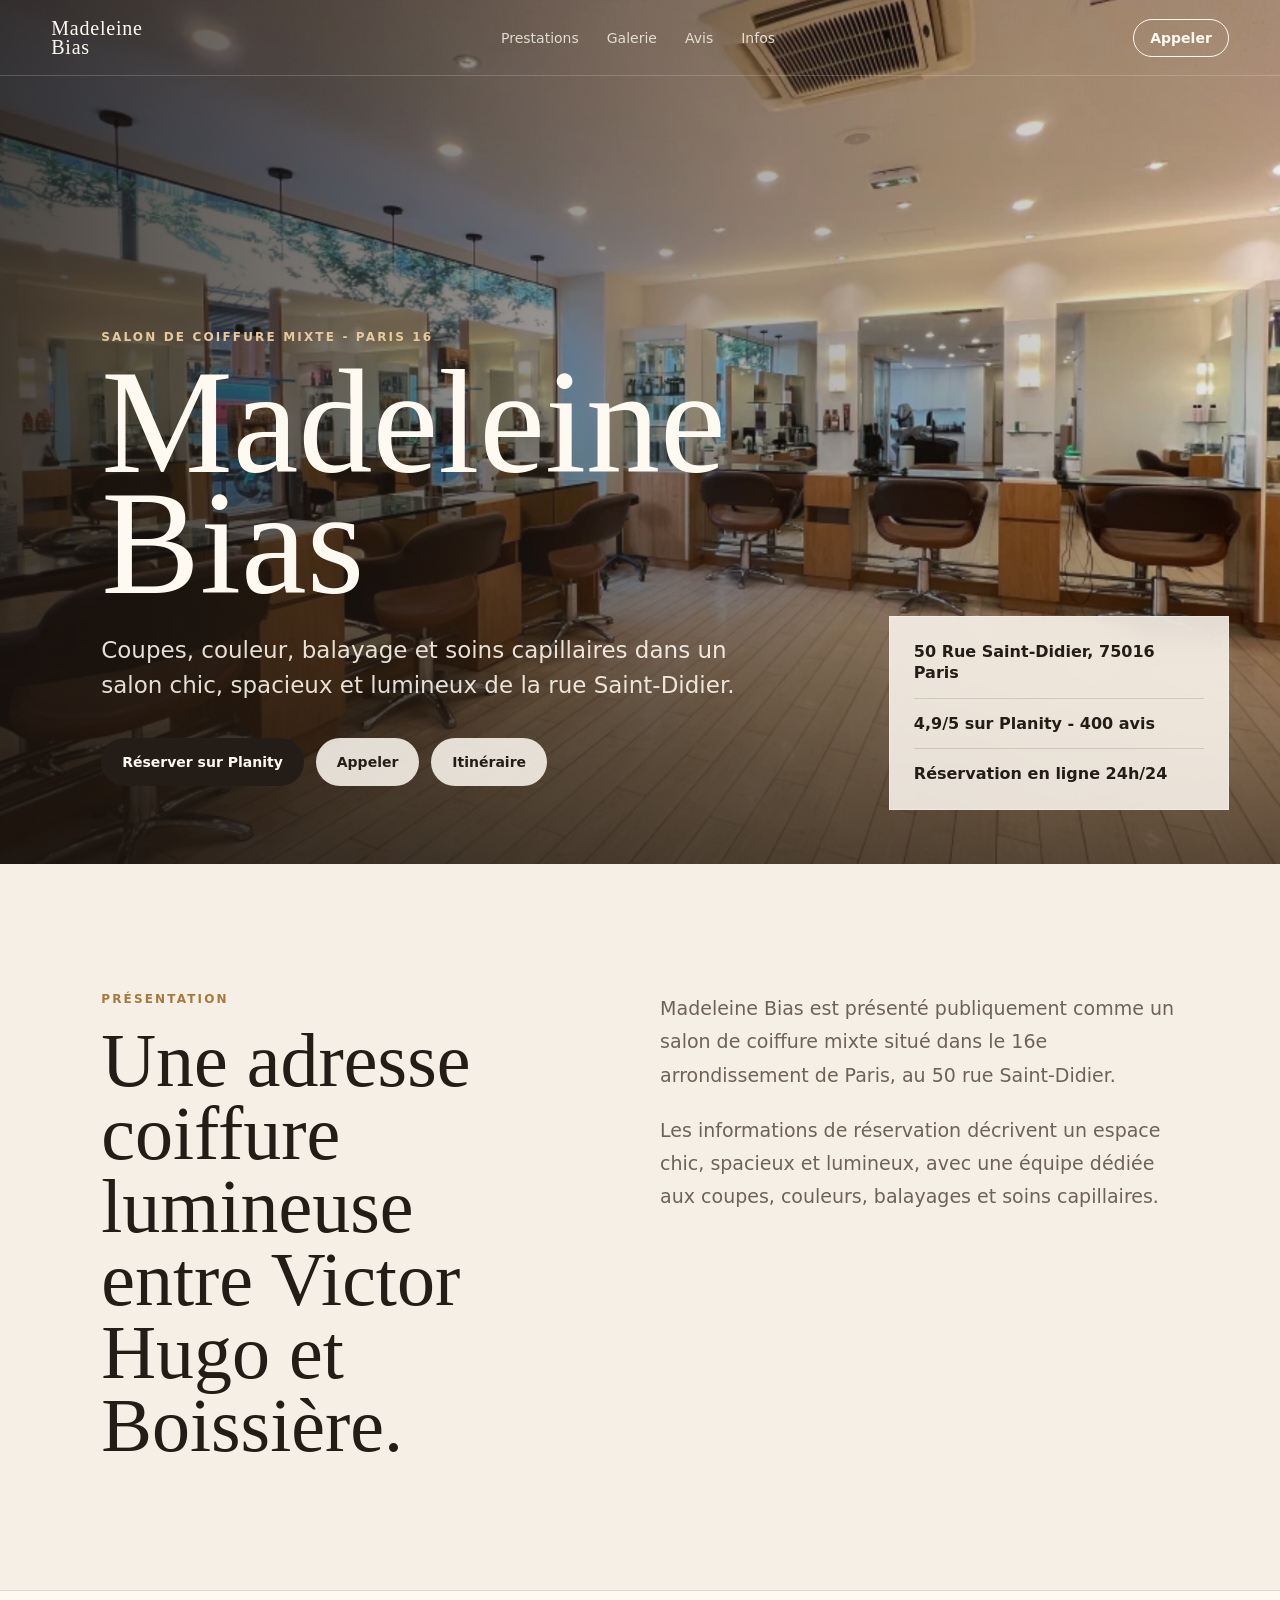
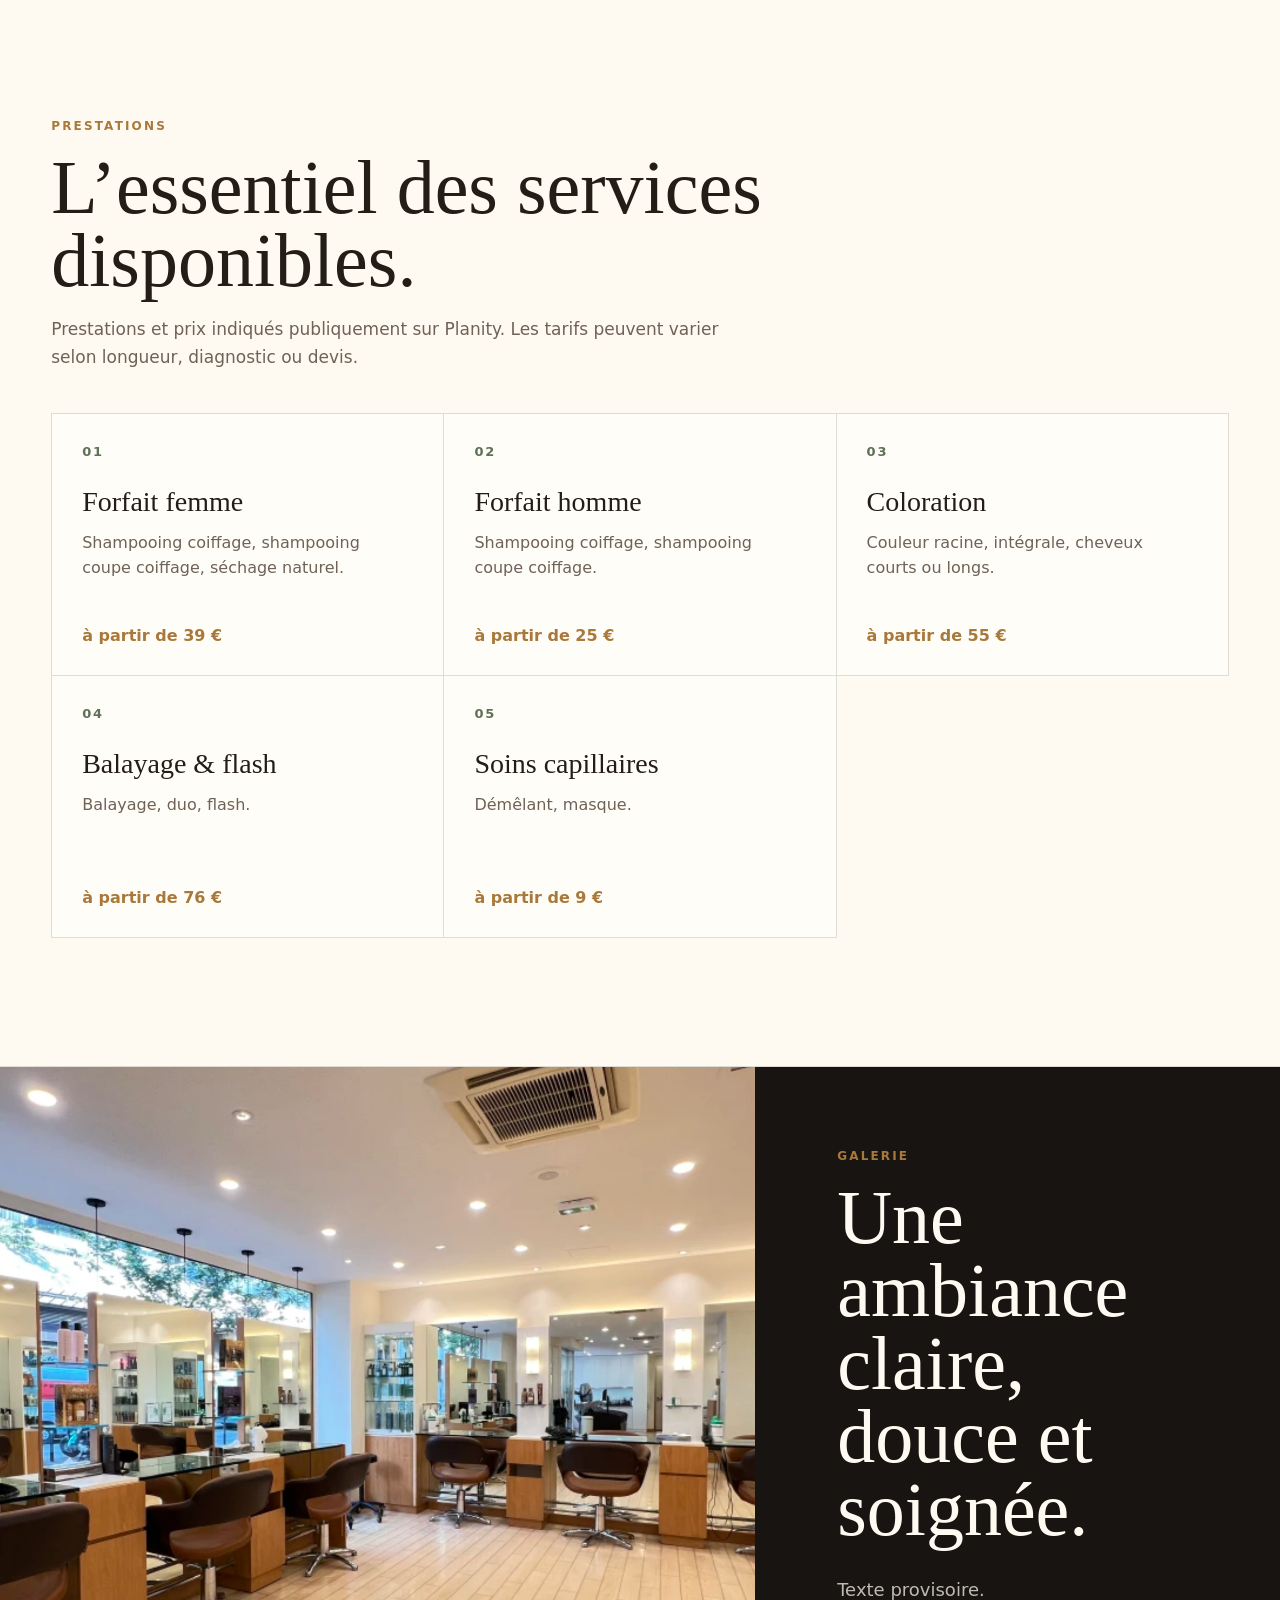
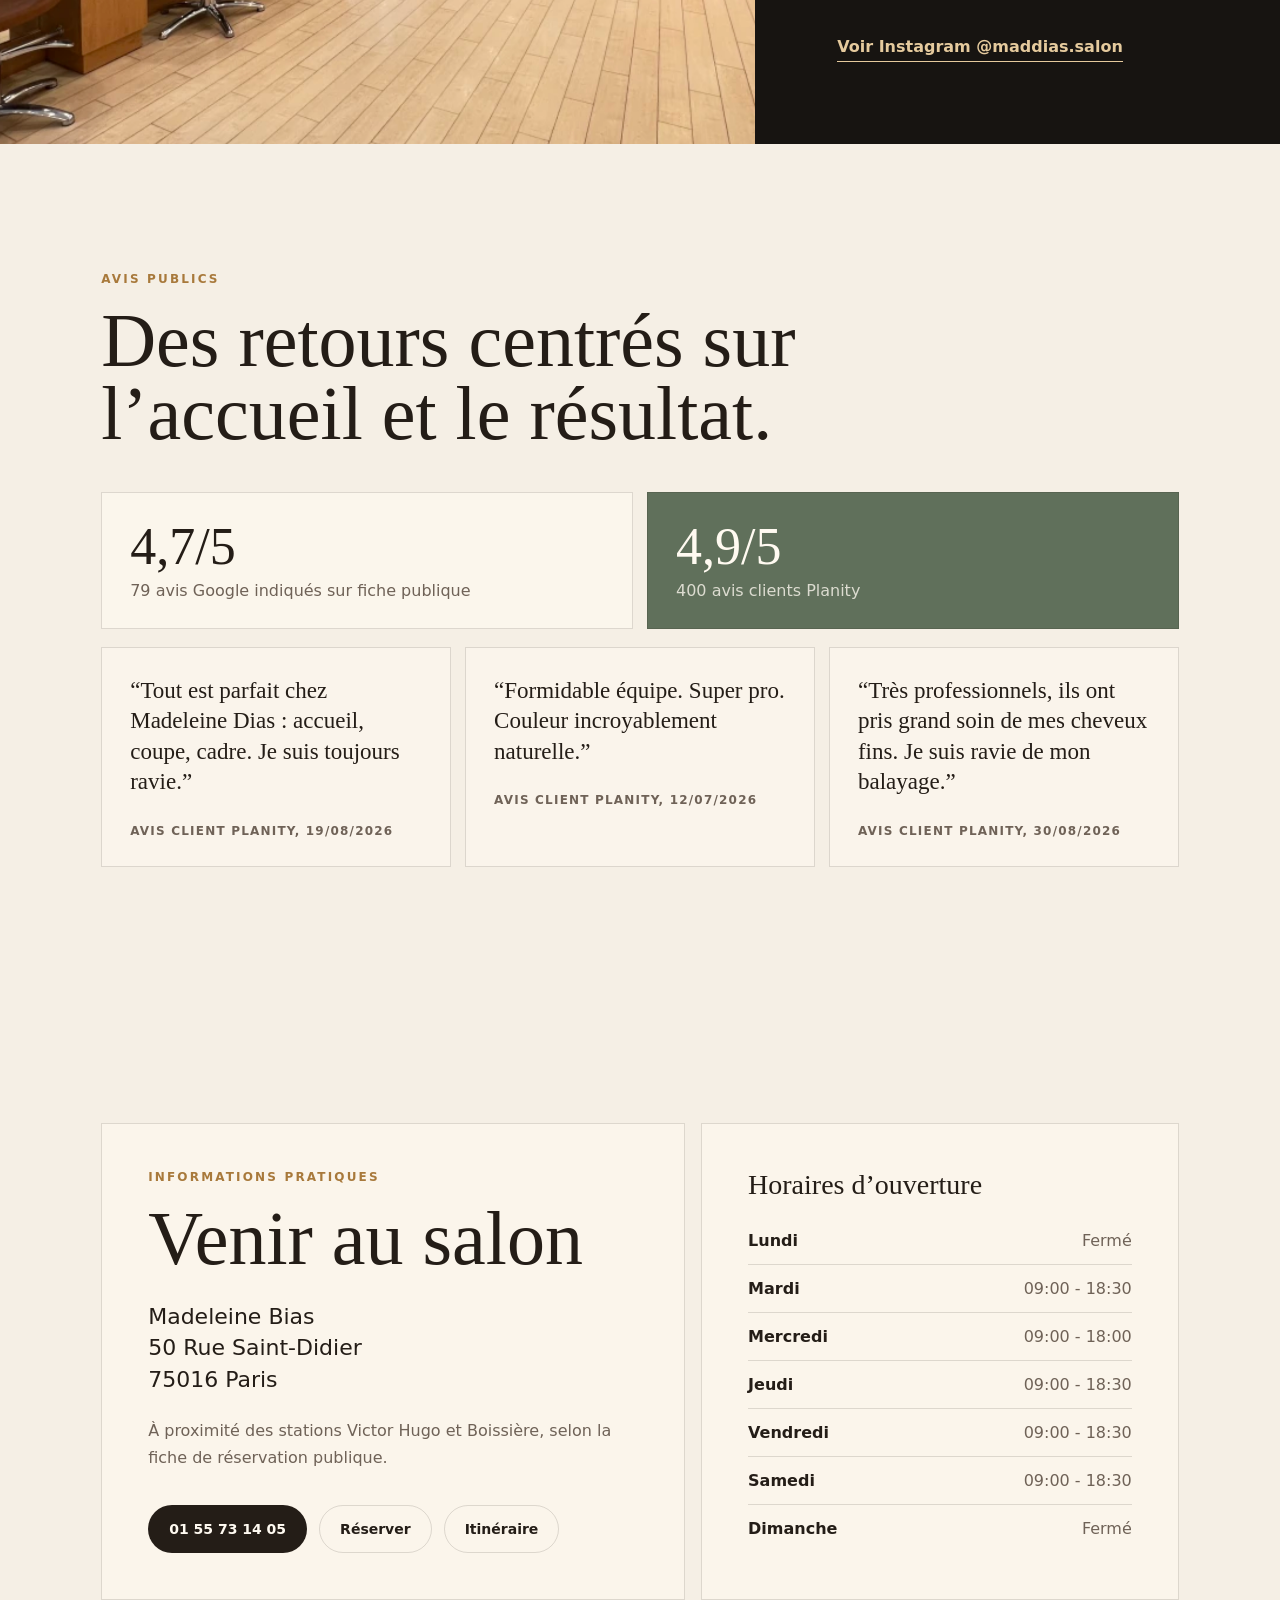
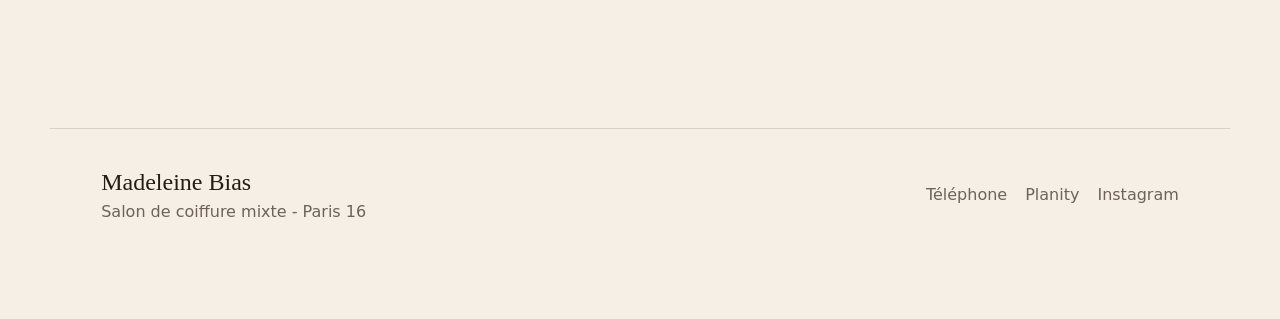
==== madeleine-coiffure-web/index.html @ ac014733 "Initial deployment" ====
<!doctype html>
<html lang="fr">

<head>
    <meta charset="UTF-8" />
    <meta name="viewport" content="width=device-width, initial-scale=1.0" />
    <title>Madeleine Bias - Salon de coiffure à Paris 16</title>
    <meta name="description"
        content="Site vitrine de Madeleine Bias, salon de coiffure mixte au 50 rue Saint-Didier à Paris 16. Coupes, couleur, balayage, soins, réservation Planity et itinéraire." />
    <link rel="icon" href="assets/favicon.svg" type="image/svg+xml" />
    <link rel="preload" href="assets/salon-madeleine-dias.png" as="image" />
    <link rel="stylesheet" href="styles.css" />
</head>

<body>
    <header class="site-header" data-header>
        <a class="brand" href="#accueil" aria-label="Madeleine Bias, accueil">
            <span>Madeleine</span>
            <span>Bias</span>
        </a>

        <nav class="main-nav" aria-label="Navigation principale">
            <a href="#prestations">Prestations</a>
            <a href="#galerie">Galerie</a>
            <a href="#avis">Avis</a>
            <a href="#infos">Infos</a>
        </nav>

        <a class="header-action" href="tel:+33155731405">Appeler</a>
    </header>

    <main>
        <section class="hero" id="accueil" aria-labelledby="hero-title">
            <div class="hero-media" aria-hidden="true">
                <img src="assets/salon-madeleine-dias.png" alt="" width="1536" height="1024" />
            </div>
            <div class="hero-shade" aria-hidden="true"></div>

            <div class="hero-content">
                <p class="eyebrow">Salon de coiffure mixte - Paris 16</p>
                <h1 id="hero-title">Madeleine Bias</h1>
                <p class="hero-lead">
                    Coupes, couleur, balayage et soins capillaires dans un salon chic,
                    spacieux et lumineux de la rue Saint-Didier.
                </p>
                <div class="hero-actions" aria-label="Actions principales">
                    <a class="btn btn-primary" href="https://www.planity.com/madeleine-coiffure-75016-paris">
                        Réserver sur Planity
                    </a>
                    <a class="btn btn-light" href="tel:+33155731405">Appeler</a>
                    <a class="btn btn-light"
                        href="https://www.google.com/maps/place/Madeleine+Dias/@48.8669334,2.2841002,17z/data=!4m15!1m8!3m7!1s0x47e66ffa050358f5:0x3fd8552a7e95adaa!2sMadeleine+Dias!8m2!3d48.8670132!4d2.2841836!10e5!16s%2Fg%2F1tslj0ky!3m5!1s0x47e66ffa050358f5:0x3fd8552a7e95adaa!8m2!3d48.8670132!4d2.2841836!16s%2Fg%2F1tslj0ky">
                        Itinéraire
                    </a>
                </div>
            </div>

            <aside class="hero-card" aria-label="Informations rapides">
                <p>50 Rue Saint-Didier, 75016 Paris</p>
                <p>4,9/5 sur Planity - 400 avis</p>
                <p>Réservation en ligne 24h/24</p>
            </aside>
        </section>

        <section class="intro section" aria-labelledby="presentation-title">
            <div>
                <p class="eyebrow">Présentation</p>
                <h2 id="presentation-title">
                    Une adresse coiffure lumineuse entre Victor Hugo et Boissière.
                </h2>
            </div>
            <div class="intro-copy">
                <p>
                    Madeleine Bias est présenté publiquement comme un salon de coiffure
                    mixte situé dans le 16e arrondissement de Paris, au 50 rue
                    Saint-Didier.
                </p>
                <p>
                    Les informations de réservation décrivent un espace chic, spacieux
                    et lumineux, avec une équipe dédiée aux coupes, couleurs, balayages
                    et soins capillaires.
                </p>
            </div>
        </section>

        <section class="section services" id="prestations" aria-labelledby="services-title">
            <div class="section-heading">
                <p class="eyebrow">Prestations</p>
                <h2 id="services-title">L’essentiel des services disponibles.</h2>
                <p>
                    Prestations et prix indiqués publiquement sur Planity. Les tarifs
                    peuvent varier selon longueur, diagnostic ou devis.
                </p>
            </div>

            <div class="service-list">
                <article>
                    <span>01</span>
                    <h3>Forfait femme</h3>
                    <p>Shampooing coiffage, shampooing coupe coiffage, séchage naturel.</p>
                    <strong>à partir de 39 €</strong>
                </article>
                <article>
                    <span>02</span>
                    <h3>Forfait homme</h3>
                    <p>Shampooing coiffage, shampooing coupe coiffage.</p>
                    <strong>à partir de 25 €</strong>
                </article>
                <article>
                    <span>03</span>
                    <h3>Coloration</h3>
                    <p>Couleur racine, intégrale, cheveux courts ou longs.</p>
                    <strong>à partir de 55 €</strong>
                </article>
                <article>
                    <span>04</span>
                    <h3>Balayage & flash</h3>
                    <p>Balayage, duo, flash.</p>
                    <strong>à partir de 76 €</strong>
                </article>
                <article>
                    <span>05</span>
                    <h3>Soins capillaires</h3>
                    <p>Démêlant, masque.</p>
                    <strong>à partir de 9 €</strong>
                </article>
            </div>
        </section>

        <section class="gallery" id="galerie" aria-labelledby="gallery-title">
            <div class="gallery-photo">
                <img src="assets/salon-madeleine-dias.png"
                    alt="Image d’ambiance originale inspirée d’un salon de coiffure parisien lumineux" width="1536"
                    height="1024" />
            </div>
            <div class="gallery-copy">
                <p class="eyebrow">Galerie</p>
                <h2 id="gallery-title">Une ambiance claire, douce et soignée.</h2>
                <p>
                    Texte provisoire.
                </p>
                <a class="text-link" href="https://www.instagram.com/maddias.salon/">
                    Voir Instagram @maddias.salon
                </a>
            </div>
        </section>

        <section class="section reviews" id="avis" aria-labelledby="reviews-title">
            <div class="section-heading">
                <p class="eyebrow">Avis publics</p>
                <h2 id="reviews-title">Des retours centrés sur l’accueil et le résultat.</h2>
            </div>

            <div class="ratings">
                <div>
                    <strong>4,7/5</strong>
                    <span>79 avis Google indiqués sur fiche publique</span>
                </div>
                <div>
                    <strong>4,9/5</strong>
                    <span>400 avis clients Planity</span>
                </div>
            </div>

            <div class="quote-grid">
                <blockquote>
                    <p>
                        “Tout est parfait chez Madeleine Dias : accueil, coupe, cadre. Je
                        suis toujours ravie.”
                    </p>
                    <cite>Avis client Planity, 19/08/2026</cite>
                </blockquote>
                <blockquote>
                    <p>
                        “Formidable équipe. Super pro. Couleur incroyablement naturelle.”
                    </p>
                    <cite>Avis client Planity, 12/07/2026</cite>
                </blockquote>
                <blockquote>
                    <p>
                        “Très professionnels, ils ont pris grand soin de mes cheveux fins.
                        Je suis ravie de mon balayage.”
                    </p>
                    <cite>Avis client Planity, 30/08/2026</cite>
                </blockquote>
            </div>
        </section>

        <section class="section practical" id="infos" aria-labelledby="infos-title">
            <div class="practical-main">
                <p class="eyebrow">Informations pratiques</p>
                <h2 id="infos-title">Venir au salon</h2>
                <address>
                    Madeleine Bias<br />
                    50 Rue Saint-Didier<br />
                    75016 Paris
                </address>
                <p>
                    À proximité des stations Victor Hugo et Boissière, selon la fiche
                    de réservation publique.
                </p>
                <div class="practical-actions">
                    <a class="btn btn-primary" href="tel:+33155731405">01 55 73 14 05</a>
                    <a class="btn btn-outline" href="https://www.planity.com/madeleine-coiffure-75016-paris">
                        Réserver
                    </a>
                    <a class="btn btn-outline"
                        href="https://www.google.com/maps/place/Madeleine+Dias/@48.8669334,2.2841002,17z/data=!4m15!1m8!3m7!1s0x47e66ffa050358f5:0x3fd8552a7e95adaa!2sMadeleine+Dias!8m2!3d48.8670132!4d2.2841836!10e5!16s%2Fg%2F1tslj0ky!3m5!1s0x47e66ffa050358f5:0x3fd8552a7e95adaa!8m2!3d48.8670132!4d2.2841836!16s%2Fg%2F1tslj0ky">
                        Itinéraire
                    </a>
                </div>
            </div>

            <div class="hours">
                <h3>Horaires d’ouverture</h3>
                <dl>
                    <div>
                        <dt>Lundi</dt>
                        <dd>Fermé</dd>
                    </div>
                    <div>
                        <dt>Mardi</dt>
                        <dd>09:00 - 18:30</dd>
                    </div>
                    <div>
                        <dt>Mercredi</dt>
                        <dd>09:00 - 18:00</dd>
                    </div>
                    <div>
                        <dt>Jeudi</dt>
                        <dd>09:00 - 18:30</dd>
                    </div>
                    <div>
                        <dt>Vendredi</dt>
                        <dd>09:00 - 18:30</dd>
                    </div>
                    <div>
                        <dt>Samedi</dt>
                        <dd>09:00 - 18:30</dd>
                    </div>
                    <div>
                        <dt>Dimanche</dt>
                        <dd>Fermé</dd>
                    </div>
                </dl>
            </div>
        </section>
    </main>

    <footer class="site-footer">
        <div>
            <strong>Madeleine Bias</strong>
            <p>Salon de coiffure mixte - Paris 16</p>
        </div>
        <nav aria-label="Liens utiles">
            <a href="tel:+33155731405">Téléphone</a>
            <a href="https://www.planity.com/madeleine-coiffure-75016-paris">Planity</a>
            <a href="https://www.instagram.com/maddias.salon/">Instagram</a>
        </nav>
    </footer>

    <div class="mobile-actions" aria-label="Actions rapides mobiles">
        <a href="tel:+33155731405">Appeler</a>
        <a href="https://www.planity.com/madeleine-coiffure-75016-paris">Réserver</a>
        <a
            href="https://www.google.com/maps/place/Madeleine+Dias/@48.8669334,2.2841002,17z/data=!4m15!1m8!3m7!1s0x47e66ffa050358f5:0x3fd8552a7e95adaa!2sMadeleine+Dias!8m2!3d48.8670132!4d2.2841836!10e5!16s%2Fg%2F1tslj0ky!3m5!1s0x47e66ffa050358f5:0x3fd8552a7e95adaa!8m2!3d48.8670132!4d2.2841836!16s%2Fg%2F1tslj0ky">Itinéraire</a>
    </div>

    <script src="script.js"></script>
</body>

</html>
---- madeleine-coiffure-web/styles.css ----
:root {
  --cream: #f5efe5;
  --ivory: #fffaf1;
  --ink: #241d17;
  --muted: #6f6257;
  --sage: #60705b;
  --laiton: #a8793b;
  --taupe: #bca88f;
  --line: rgba(36, 29, 23, 0.14);
  --white-soft: rgba(255, 250, 241, 0.86);
  --max: 1180px;
}

* {
  box-sizing: border-box;
}

html {
  scroll-behavior: smooth;
}

body {
  margin: 0;
  background: var(--cream);
  color: var(--ink);
  font-family:
    Inter, ui-sans-serif, system-ui, -apple-system, BlinkMacSystemFont, "Segoe UI",
    sans-serif;
  text-rendering: optimizeLegibility;
}

img {
  display: block;
  max-width: 100%;
}

a {
  color: inherit;
  text-decoration: none;
}

.site-header {
  position: fixed;
  inset: 0 0 auto;
  z-index: 30;
  display: flex;
  align-items: center;
  justify-content: space-between;
  min-height: 76px;
  padding: 16px clamp(20px, 4vw, 52px);
  border-bottom: 1px solid rgba(255, 255, 255, 0.18);
  color: #fffaf1;
  transition:
    background 220ms ease,
    color 220ms ease,
    border-color 220ms ease;
}

.site-header.is-scrolled {
  background: rgba(245, 239, 229, 0.92);
  color: var(--ink);
  border-color: var(--line);
  backdrop-filter: blur(18px);
}

.brand {
  display: grid;
  gap: 0;
  font-family: Georgia, "Times New Roman", serif;
  font-size: 20px;
  line-height: 0.95;
  letter-spacing: 0.04em;
}

.main-nav {
  display: flex;
  gap: 28px;
  color: inherit;
  font-size: 14px;
}

.main-nav a {
  opacity: 0.8;
}

.main-nav a:hover {
  opacity: 1;
}

.header-action {
  border: 1px solid currentColor;
  border-radius: 999px;
  padding: 10px 16px;
  font-size: 14px;
  font-weight: 700;
}

.hero {
  position: relative;
  min-height: 96svh;
  overflow: hidden;
  isolation: isolate;
}

.hero-media,
.hero-shade {
  position: absolute;
  inset: 0;
}

.hero-media img {
  width: 100%;
  height: 100%;
  object-fit: cover;
}

.hero-shade {
  background:
    linear-gradient(90deg, rgba(25, 19, 14, 0.78), rgba(38, 30, 23, 0.44) 48%, rgba(38, 30, 23, 0.08)),
    linear-gradient(0deg, rgba(25, 19, 14, 0.64), transparent 52%);
}

.hero-content {
  position: relative;
  z-index: 2;
  display: flex;
  min-height: 96svh;
  max-width: var(--max);
  margin: 0 auto;
  padding: 160px clamp(20px, 4vw, 52px) 78px;
  flex-direction: column;
  justify-content: flex-end;
  color: #fffaf1;
}

.eyebrow {
  margin: 0 0 18px;
  color: var(--laiton);
  font-size: 12px;
  font-weight: 800;
  letter-spacing: 0.18em;
  text-transform: uppercase;
}

.hero .eyebrow {
  color: #e5ca9d;
}

h1,
h2,
h3 {
  margin: 0;
  font-family: Georgia, "Times New Roman", serif;
  font-weight: 500;
  letter-spacing: 0;
}

h1 {
  max-width: 760px;
  font-size: clamp(64px, 12vw, 148px);
  line-height: 0.82;
}

h2 {
  max-width: 850px;
  font-size: clamp(38px, 6vw, 76px);
  line-height: 0.96;
}

h3 {
  font-size: 28px;
  line-height: 1.04;
}

.hero-lead {
  max-width: 640px;
  margin: 28px 0 0;
  color: rgba(255, 250, 241, 0.88);
  font-size: clamp(18px, 2vw, 23px);
  line-height: 1.55;
}

.hero-actions,
.practical-actions {
  display: flex;
  flex-wrap: wrap;
  gap: 12px;
  margin-top: 34px;
}

.btn {
  display: inline-flex;
  align-items: center;
  justify-content: center;
  min-height: 48px;
  border-radius: 999px;
  padding: 13px 20px;
  border: 1px solid transparent;
  font-size: 14px;
  font-weight: 800;
  transition:
    transform 180ms ease,
    background 180ms ease,
    color 180ms ease;
}

.btn:hover {
  transform: translateY(-1px);
}

.btn-primary {
  background: var(--ink);
  color: #fffaf1;
}

.btn-primary:hover {
  background: var(--sage);
}

.btn-light {
  background: rgba(255, 250, 241, 0.86);
  color: var(--ink);
}

.btn-outline {
  border-color: var(--line);
  color: var(--ink);
}

.btn-outline:hover {
  background: var(--ivory);
}

.hero-card {
  position: absolute;
  right: clamp(20px, 4vw, 52px);
  bottom: 54px;
  z-index: 3;
  width: min(340px, 30vw);
  padding: 24px;
  color: var(--ink);
  background: var(--white-soft);
  border: 1px solid rgba(255, 255, 255, 0.28);
  backdrop-filter: blur(16px);
}

.hero-card p {
  margin: 0;
  padding: 14px 0;
  border-bottom: 1px solid var(--line);
  font-weight: 700;
  line-height: 1.35;
}

.hero-card p:first-child {
  padding-top: 0;
}

.hero-card p:last-child {
  padding-bottom: 0;
  border-bottom: 0;
}

.section {
  max-width: var(--max);
  margin: 0 auto;
  padding: clamp(72px, 10vw, 128px) clamp(20px, 4vw, 52px);
}

.intro {
  display: grid;
  grid-template-columns: 0.95fr 1.05fr;
  gap: clamp(32px, 7vw, 90px);
  align-items: start;
}

.intro-copy {
  display: grid;
  gap: 22px;
  color: var(--muted);
  font-size: 19px;
  line-height: 1.75;
}

.intro-copy p {
  margin: 0;
}

.services {
  max-width: none;
  background: var(--ivory);
  border-block: 1px solid var(--line);
}

.services > * {
  max-width: var(--max);
  margin-inline: auto;
}

.section-heading {
  margin-bottom: 42px;
}

.section-heading p:not(.eyebrow) {
  max-width: 670px;
  margin: 18px 0 0;
  color: var(--muted);
  font-size: 17px;
  line-height: 1.65;
}

.service-list {
  display: grid;
  grid-template-columns: repeat(3, 1fr);
  border-top: 1px solid var(--line);
  border-left: 1px solid var(--line);
}

.service-list article {
  min-height: 258px;
  padding: 30px;
  border-right: 1px solid var(--line);
  border-bottom: 1px solid var(--line);
  background: rgba(255, 255, 255, 0.42);
}

.service-list span {
  display: block;
  margin-bottom: 28px;
  color: var(--sage);
  font-size: 13px;
  font-weight: 900;
  letter-spacing: 0.14em;
}

.service-list p {
  min-height: 74px;
  margin: 14px 0 22px;
  color: var(--muted);
  line-height: 1.6;
}

.service-list strong {
  color: var(--laiton);
}

.gallery {
  display: grid;
  grid-template-columns: 1.18fr 0.82fr;
  min-height: 650px;
  background: #171411;
  color: #fffaf1;
}

.gallery-photo {
  min-height: 440px;
  overflow: hidden;
}

.gallery-photo img {
  width: 100%;
  height: 100%;
  object-fit: cover;
}

.gallery-copy {
  display: flex;
  flex-direction: column;
  justify-content: center;
  padding: clamp(42px, 7vw, 82px);
}

.gallery-copy h2 {
  color: #fffaf1;
}

.gallery-copy p:not(.eyebrow) {
  max-width: 520px;
  margin: 28px 0 0;
  color: rgba(255, 250, 241, 0.72);
  font-size: 18px;
  line-height: 1.75;
}

.text-link {
  width: fit-content;
  margin-top: 32px;
  border-bottom: 1px solid currentColor;
  padding-bottom: 5px;
  color: #e5ca9d;
  font-weight: 800;
}

.ratings {
  display: grid;
  grid-template-columns: repeat(2, 1fr);
  gap: 14px;
  margin-bottom: 18px;
}

.ratings div {
  padding: 28px;
  border: 1px solid var(--line);
  background: rgba(255, 250, 241, 0.62);
}

.ratings div:last-child {
  background: var(--sage);
  color: #fffaf1;
}

.ratings strong {
  display: block;
  font-family: Georgia, "Times New Roman", serif;
  font-size: 52px;
  font-weight: 500;
  line-height: 1;
}

.ratings span {
  display: block;
  margin-top: 8px;
  color: var(--muted);
}

.ratings div:last-child span {
  color: rgba(255, 250, 241, 0.78);
}

.quote-grid {
  display: grid;
  grid-template-columns: repeat(3, 1fr);
  gap: 14px;
}

blockquote {
  margin: 0;
  padding: 28px;
  border: 1px solid var(--line);
  background: rgba(255, 250, 241, 0.54);
}

blockquote p {
  margin: 0;
  font-family: Georgia, "Times New Roman", serif;
  font-size: 23px;
  line-height: 1.32;
}

blockquote cite {
  display: block;
  margin-top: 26px;
  color: var(--muted);
  font-size: 12px;
  font-style: normal;
  font-weight: 800;
  letter-spacing: 0.1em;
  text-transform: uppercase;
}

.practical {
  display: grid;
  grid-template-columns: 1.1fr 0.9fr;
  gap: 16px;
}

.practical-main,
.hours {
  padding: clamp(28px, 5vw, 46px);
  border: 1px solid var(--line);
  background: rgba(255, 250, 241, 0.6);
}

address {
  margin-top: 26px;
  font-style: normal;
  font-size: 22px;
  line-height: 1.45;
}

.practical-main p:not(.eyebrow) {
  max-width: 620px;
  margin: 22px 0 0;
  color: var(--muted);
  line-height: 1.65;
}

.hours h3 {
  margin-bottom: 18px;
}

.hours dl {
  margin: 0;
}

.hours dl div {
  display: flex;
  justify-content: space-between;
  gap: 18px;
  padding: 14px 0;
  border-bottom: 1px solid var(--line);
}

.hours dl div:last-child {
  border-bottom: 0;
}

.hours dt {
  font-weight: 800;
}

.hours dd {
  margin: 0;
  color: var(--muted);
  text-align: right;
}

.site-footer {
  display: flex;
  justify-content: space-between;
  gap: 24px;
  max-width: var(--max);
  margin: 0 auto;
  padding: 40px clamp(20px, 4vw, 52px) 98px;
  border-top: 1px solid var(--line);
  color: var(--muted);
}

.site-footer strong {
  display: block;
  color: var(--ink);
  font-family: Georgia, "Times New Roman", serif;
  font-size: 24px;
  font-weight: 500;
}

.site-footer p {
  margin: 6px 0 0;
}

.site-footer nav {
  display: flex;
  flex-wrap: wrap;
  gap: 18px;
  align-items: center;
}

.site-footer a:hover {
  color: var(--ink);
}

.mobile-actions {
  display: none;
}

@media (max-width: 980px) {
  .main-nav {
    display: none;
  }

  .hero-card {
    display: none;
  }

  .intro,
  .gallery,
  .practical {
    grid-template-columns: 1fr;
  }

  .service-list,
  .quote-grid {
    grid-template-columns: repeat(2, 1fr);
  }
}

@media (max-width: 700px) {
  .site-header {
    min-height: 68px;
    padding: 12px 18px;
  }

  .brand {
    font-size: 18px;
  }

  .header-action {
    padding: 9px 13px;
  }

  .hero,
  .hero-content {
    min-height: 91svh;
  }

  .hero-content {
    padding: 112px 20px 118px;
  }

  .hero-shade {
    background:
      linear-gradient(0deg, rgba(25, 19, 14, 0.86), rgba(25, 19, 14, 0.42) 65%, rgba(25, 19, 14, 0.08)),
      linear-gradient(90deg, rgba(25, 19, 14, 0.62), rgba(25, 19, 14, 0.04));
  }

  h1 {
    font-size: clamp(58px, 18vw, 84px);
    line-height: 0.9;
  }

  h2 {
    font-size: clamp(36px, 12vw, 54px);
  }

  .hero-actions {
    display: none;
  }

  .section {
    padding: 70px 20px;
  }

  .service-list,
  .quote-grid,
  .ratings {
    grid-template-columns: 1fr;
  }

  .service-list article {
    min-height: auto;
    padding: 26px;
  }

  .service-list p {
    min-height: auto;
  }

  .gallery-copy {
    padding: 56px 20px;
  }

  .practical-actions {
    flex-direction: column;
  }

  .btn {
    width: 100%;
  }

  .site-footer {
    flex-direction: column;
    padding-bottom: 112px;
  }

  .mobile-actions {
    position: fixed;
    right: 12px;
    bottom: 12px;
    left: 12px;
    z-index: 40;
    display: grid;
    grid-template-columns: repeat(3, 1fr);
    gap: 8px;
    padding: 8px;
    border: 1px solid rgba(255, 255, 255, 0.62);
    background: rgba(36, 29, 23, 0.88);
    backdrop-filter: blur(16px);
  }

  .mobile-actions a {
    display: flex;
    min-height: 44px;
    align-items: center;
    justify-content: center;
    border-radius: 999px;
    background: #fffaf1;
    color: var(--ink);
    font-size: 13px;
    font-weight: 900;
  }
}
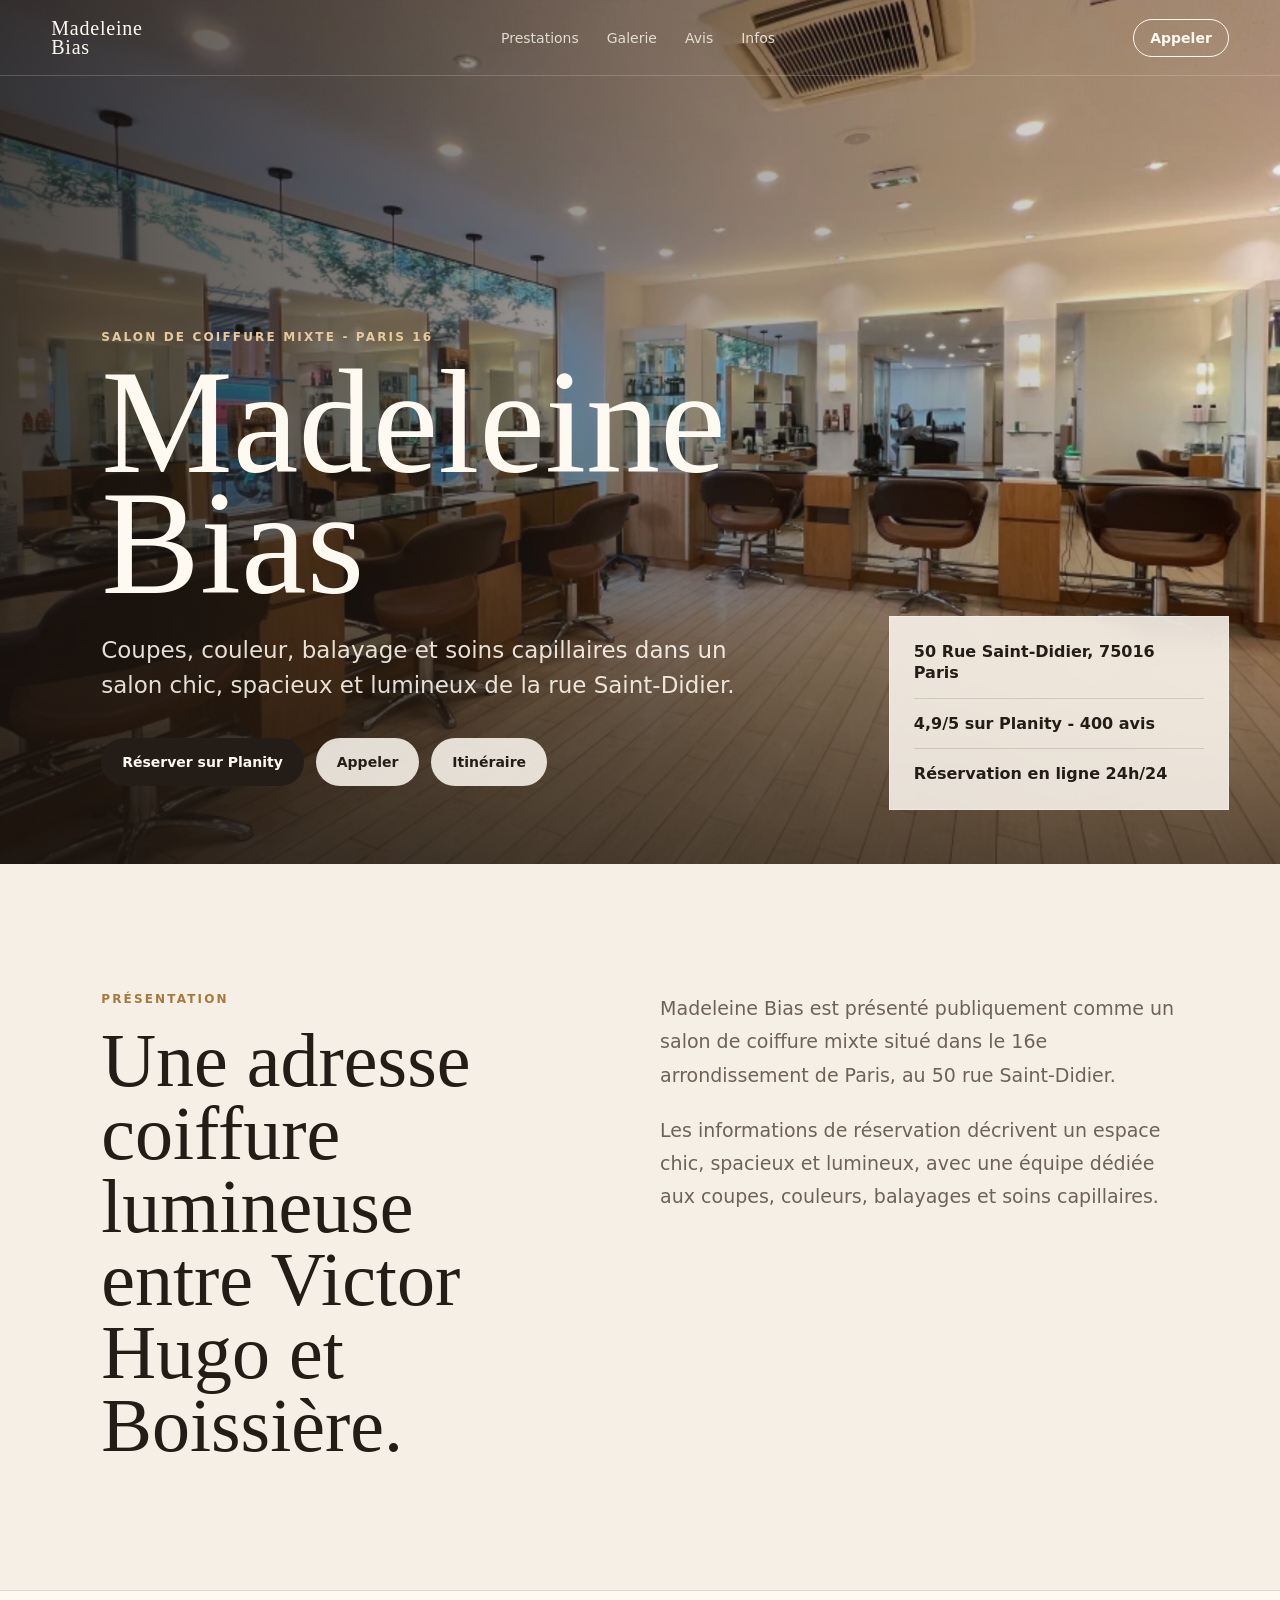
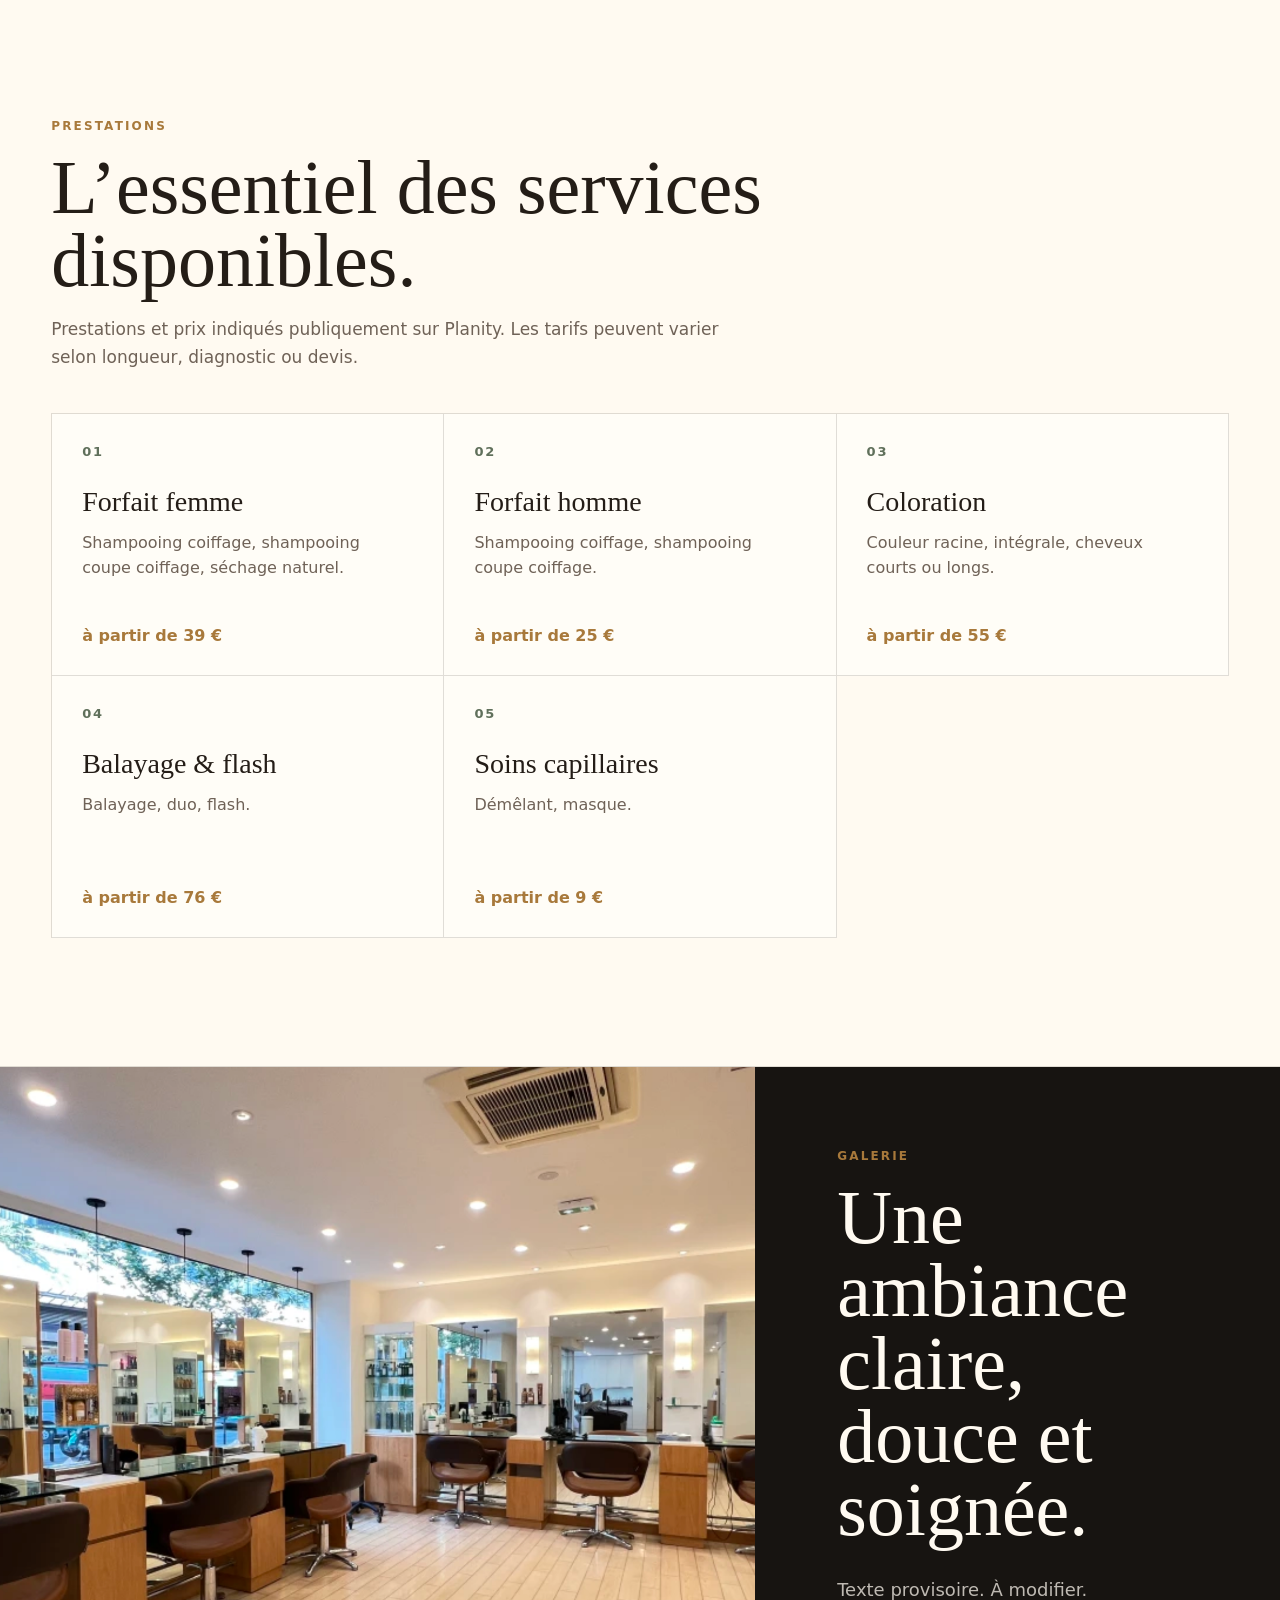
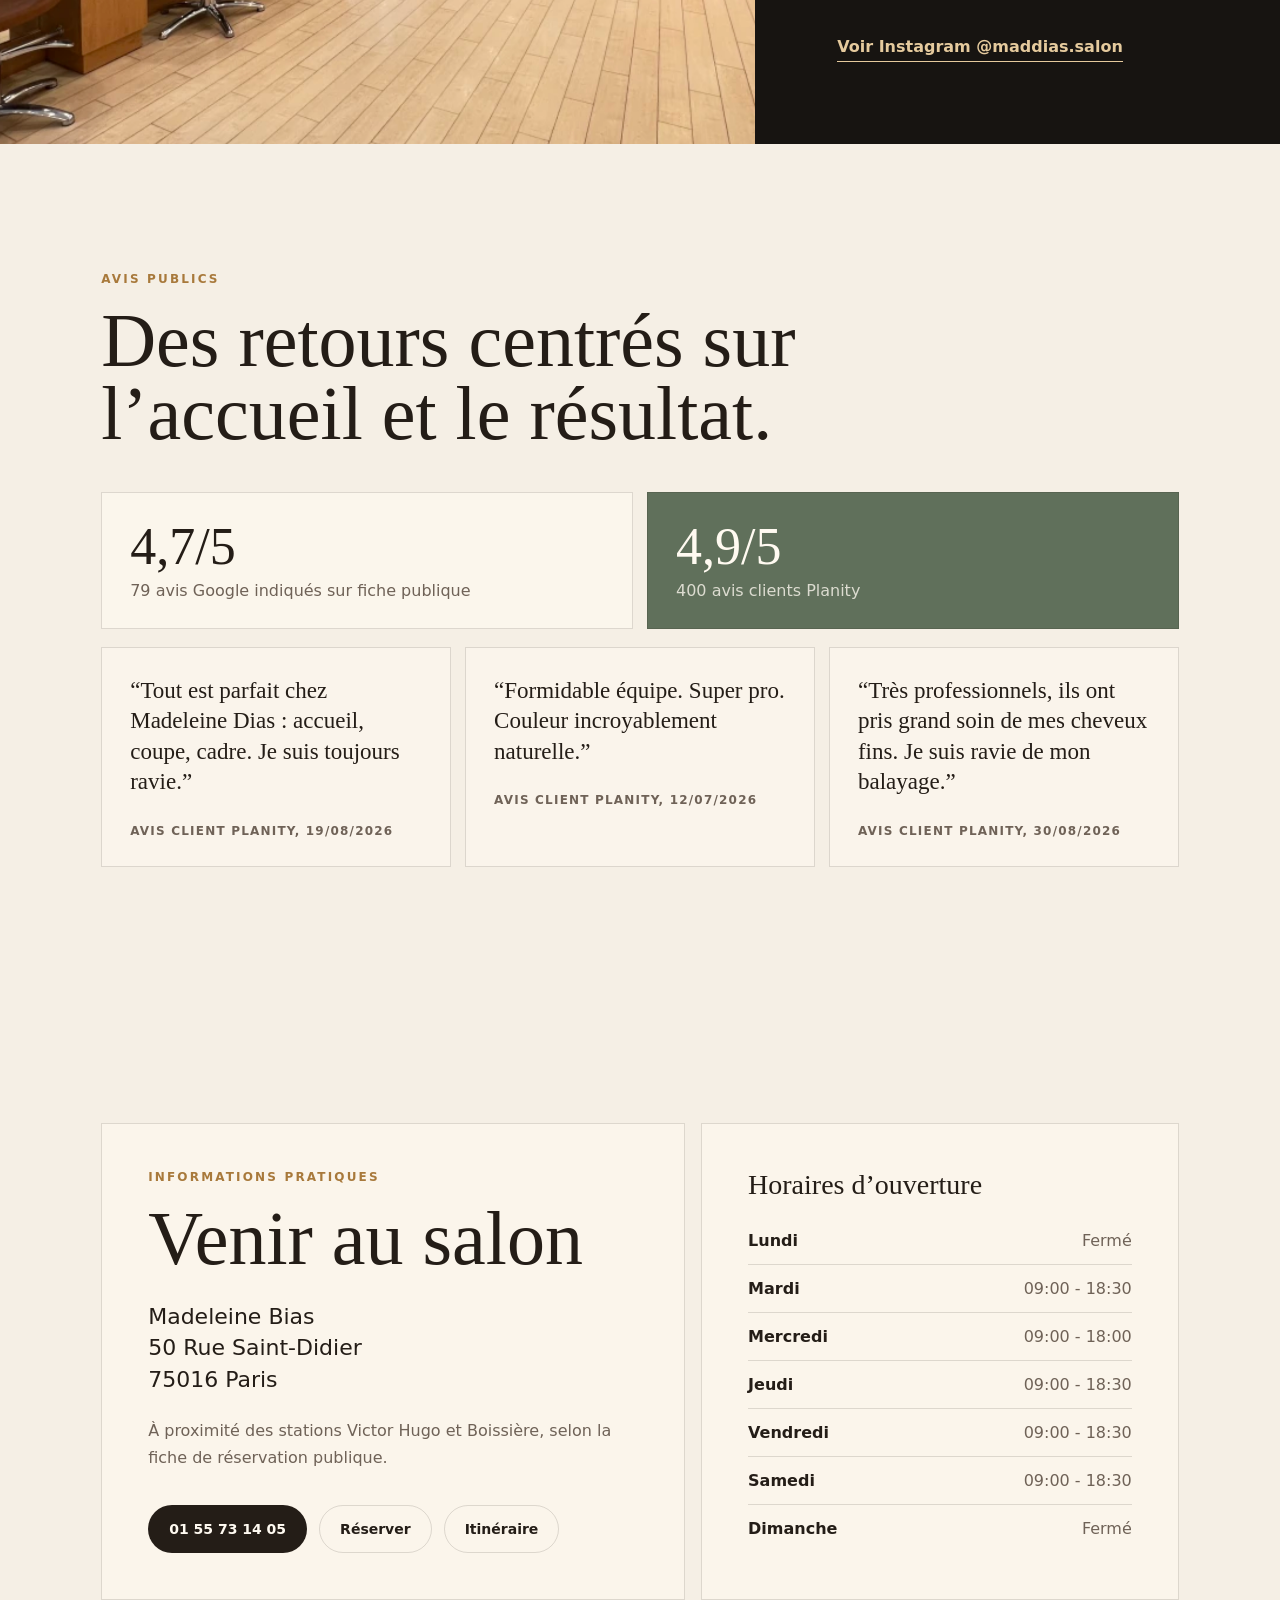
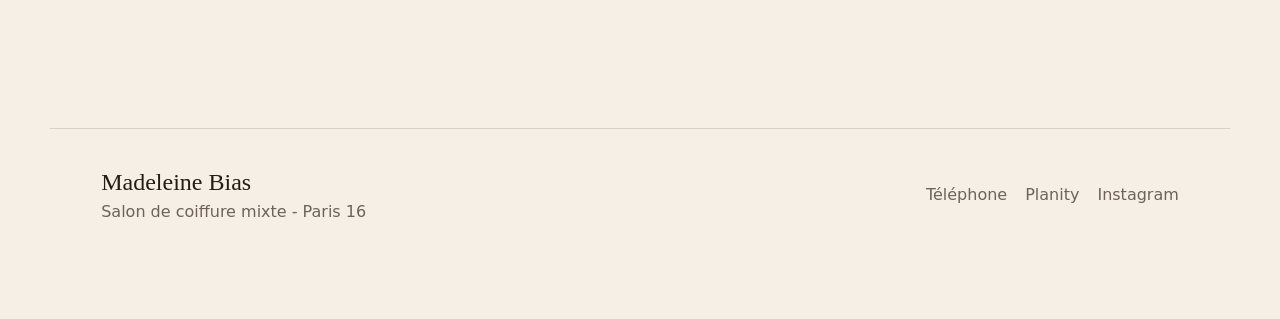
==== commit 88d902e0: "Test changement" ====
--- a/madeleine-coiffure-web/index.html
+++ b/madeleine-coiffure-web/index.html
@@ -137,7 +137,7 @@
                 <p class="eyebrow">Galerie</p>
                 <h2 id="gallery-title">Une ambiance claire, douce et soignée.</h2>
                 <p>
-                    Texte provisoire.
+                    Texte provisoire. À modifier.
                 </p>
                 <a class="text-link" href="https://www.instagram.com/maddias.salon/">
                     Voir Instagram @maddias.salon
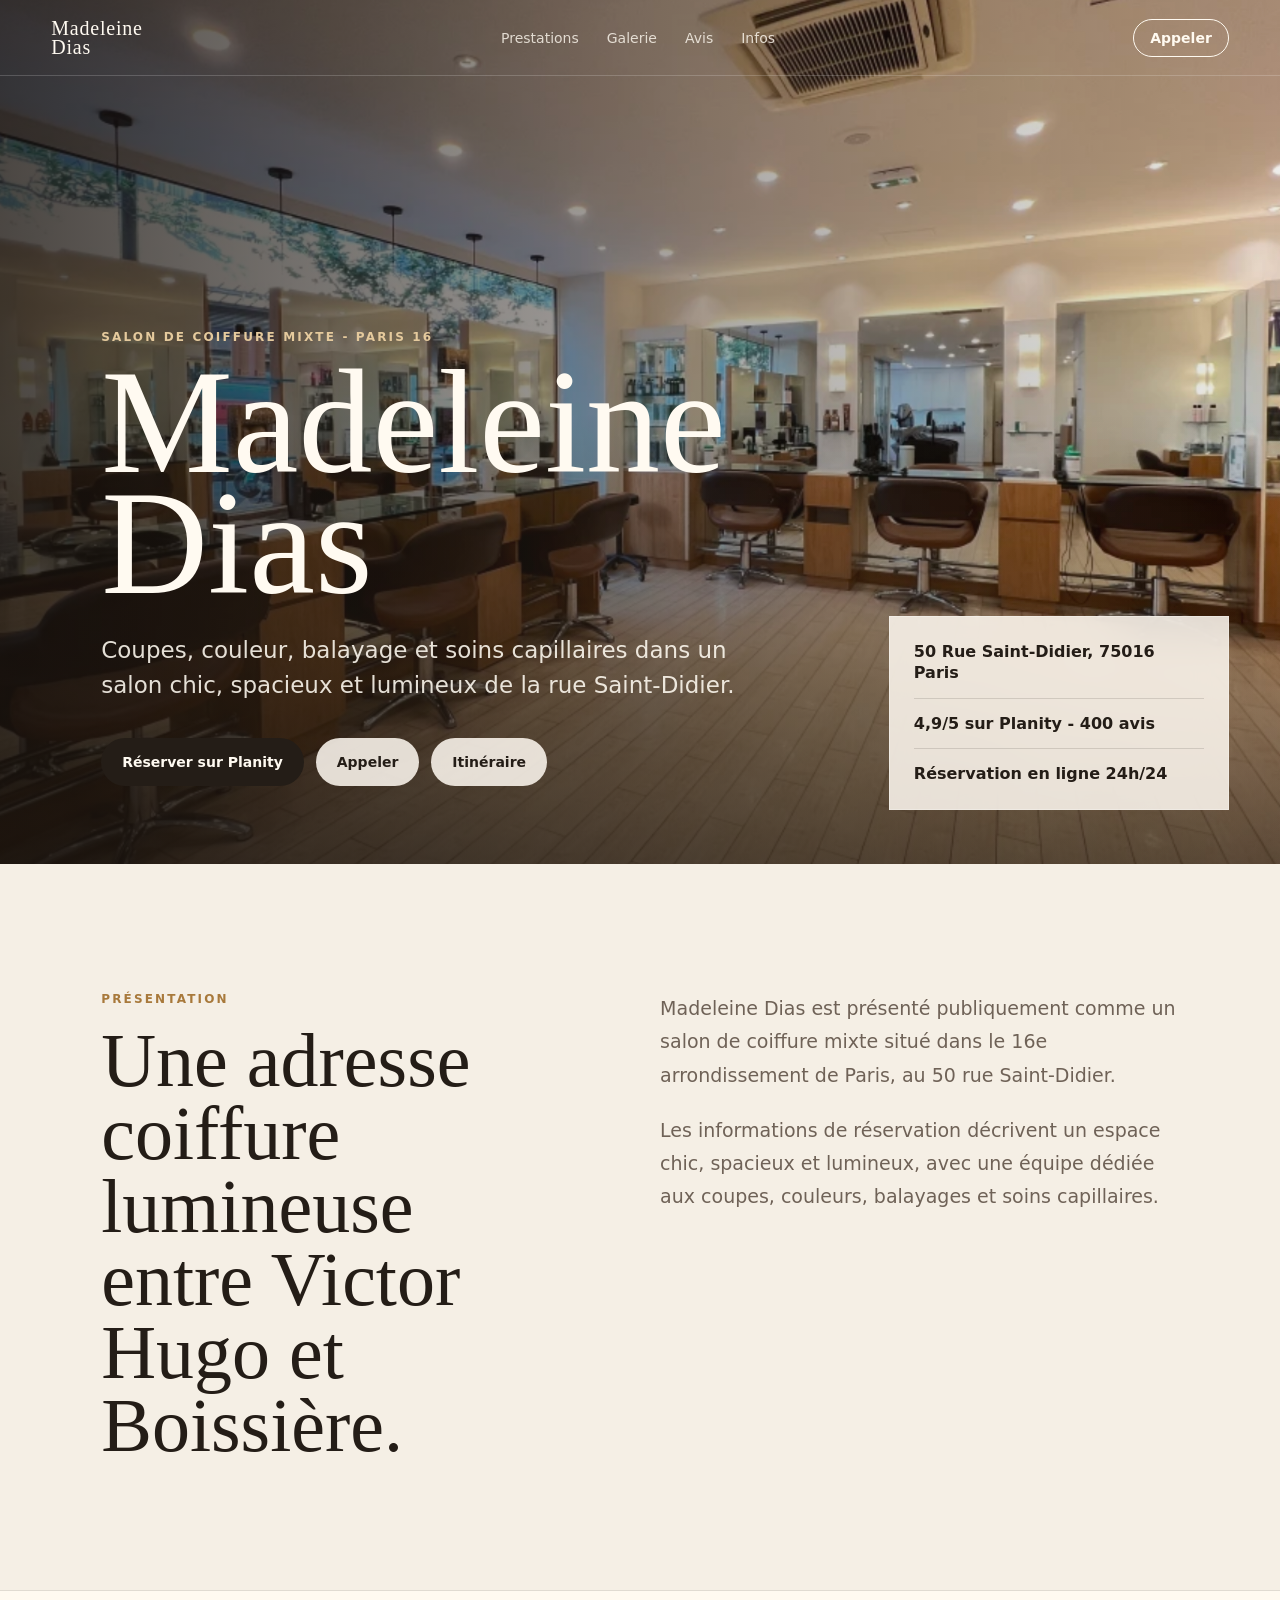
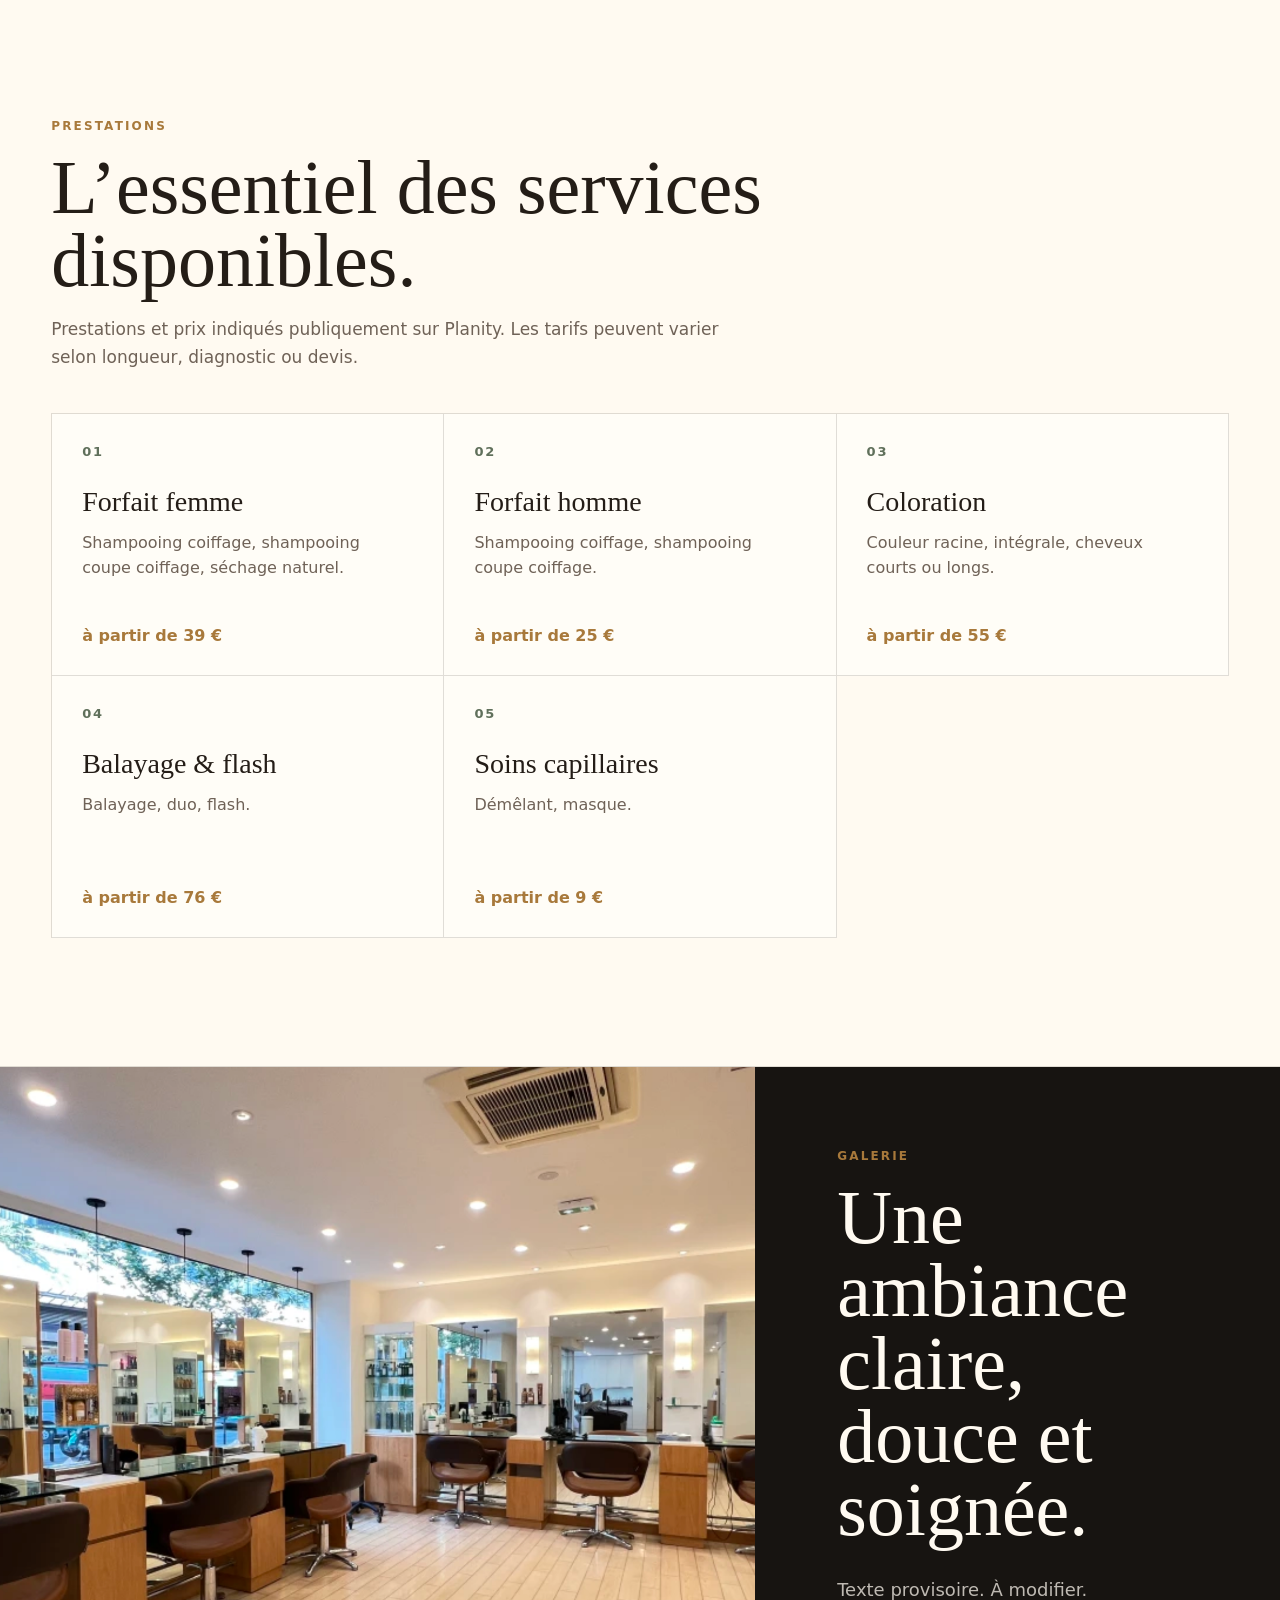
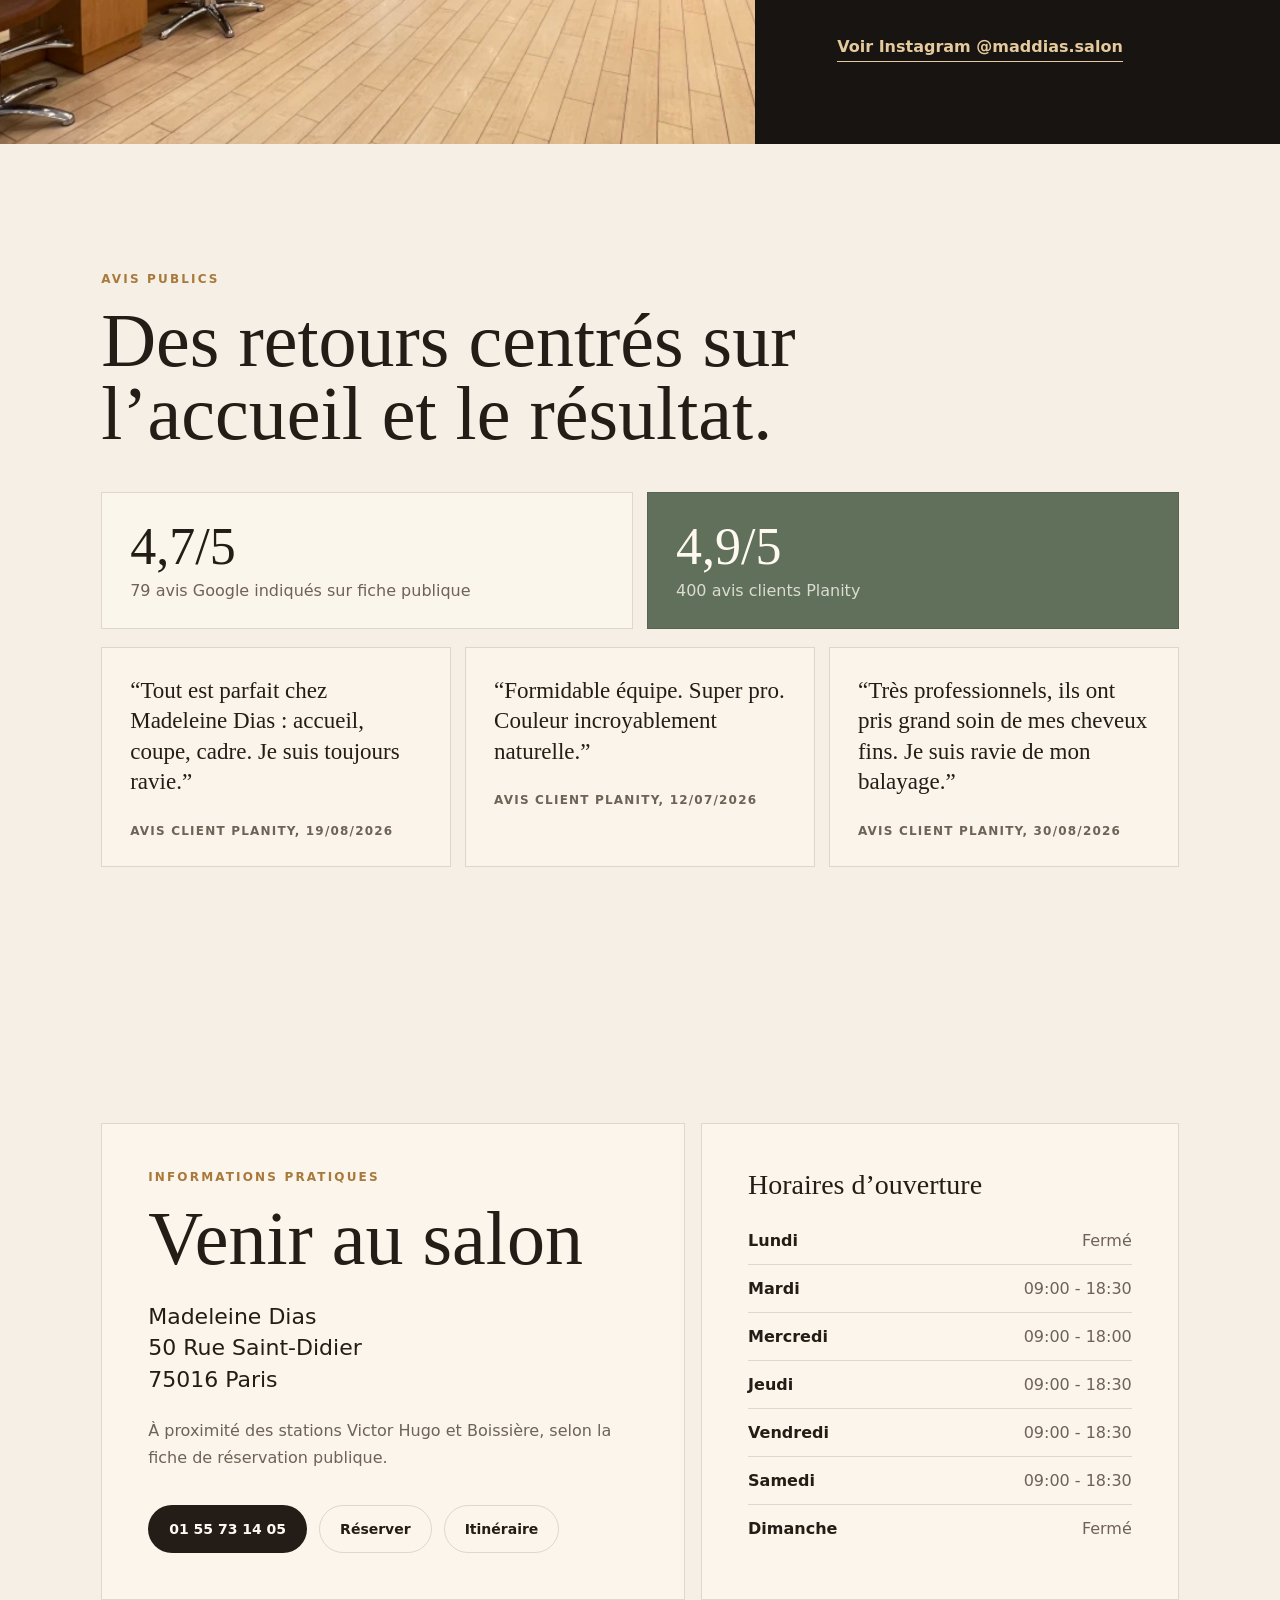
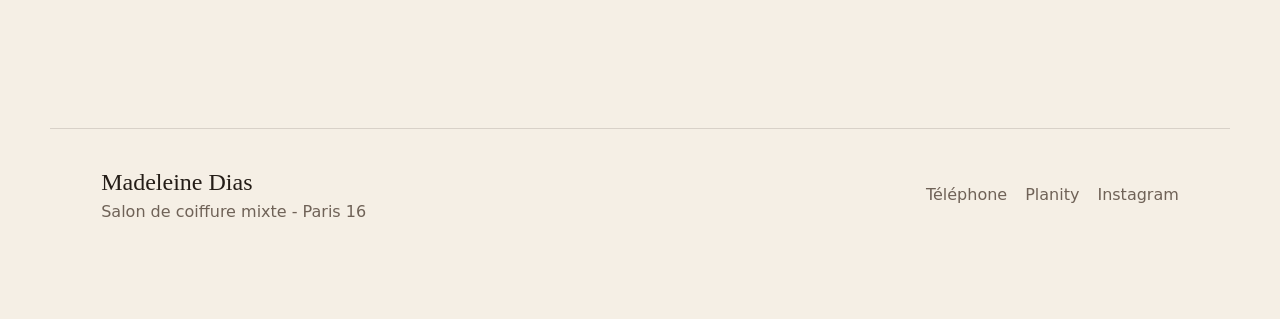
==== commit 33629a23: "dias" ====
--- a/madeleine-coiffure-web/index.html
+++ b/madeleine-coiffure-web/index.html
@@ -4,9 +4,9 @@
 <head>
     <meta charset="UTF-8" />
     <meta name="viewport" content="width=device-width, initial-scale=1.0" />
-    <title>Madeleine Bias - Salon de coiffure à Paris 16</title>
+    <title>Madeleine Dias - Salon de coiffure à Paris 16</title>
     <meta name="description"
-        content="Site vitrine de Madeleine Bias, salon de coiffure mixte au 50 rue Saint-Didier à Paris 16. Coupes, couleur, balayage, soins, réservation Planity et itinéraire." />
+        content="Site vitrine de Madeleine Dias, salon de coiffure mixte au 50 rue Saint-Didier à Paris 16. Coupes, couleur, balayage, soins, réservation Planity et itinéraire." />
     <link rel="icon" href="assets/favicon.svg" type="image/svg+xml" />
     <link rel="preload" href="assets/salon-madeleine-dias.png" as="image" />
     <link rel="stylesheet" href="styles.css" />
@@ -14,9 +14,9 @@
 
 <body>
     <header class="site-header" data-header>
-        <a class="brand" href="#accueil" aria-label="Madeleine Bias, accueil">
+        <a class="brand" href="#accueil" aria-label="Madeleine Dias, accueil">
             <span>Madeleine</span>
-            <span>Bias</span>
+            <span>Dias</span>
         </a>
 
         <nav class="main-nav" aria-label="Navigation principale">
@@ -38,7 +38,7 @@
 
             <div class="hero-content">
                 <p class="eyebrow">Salon de coiffure mixte - Paris 16</p>
-                <h1 id="hero-title">Madeleine Bias</h1>
+                <h1 id="hero-title">Madeleine Dias</h1>
                 <p class="hero-lead">
                     Coupes, couleur, balayage et soins capillaires dans un salon chic,
                     spacieux et lumineux de la rue Saint-Didier.
@@ -71,7 +71,7 @@
             </div>
             <div class="intro-copy">
                 <p>
-                    Madeleine Bias est présenté publiquement comme un salon de coiffure
+                    Madeleine Dias est présenté publiquement comme un salon de coiffure
                     mixte situé dans le 16e arrondissement de Paris, au 50 rue
                     Saint-Didier.
                 </p>
@@ -191,7 +191,7 @@
                 <p class="eyebrow">Informations pratiques</p>
                 <h2 id="infos-title">Venir au salon</h2>
                 <address>
-                    Madeleine Bias<br />
+                    Madeleine Dias<br />
                     50 Rue Saint-Didier<br />
                     75016 Paris
                 </address>
@@ -249,7 +249,7 @@
 
     <footer class="site-footer">
         <div>
-            <strong>Madeleine Bias</strong>
+            <strong>Madeleine Dias</strong>
             <p>Salon de coiffure mixte - Paris 16</p>
         </div>
         <nav aria-label="Liens utiles">
